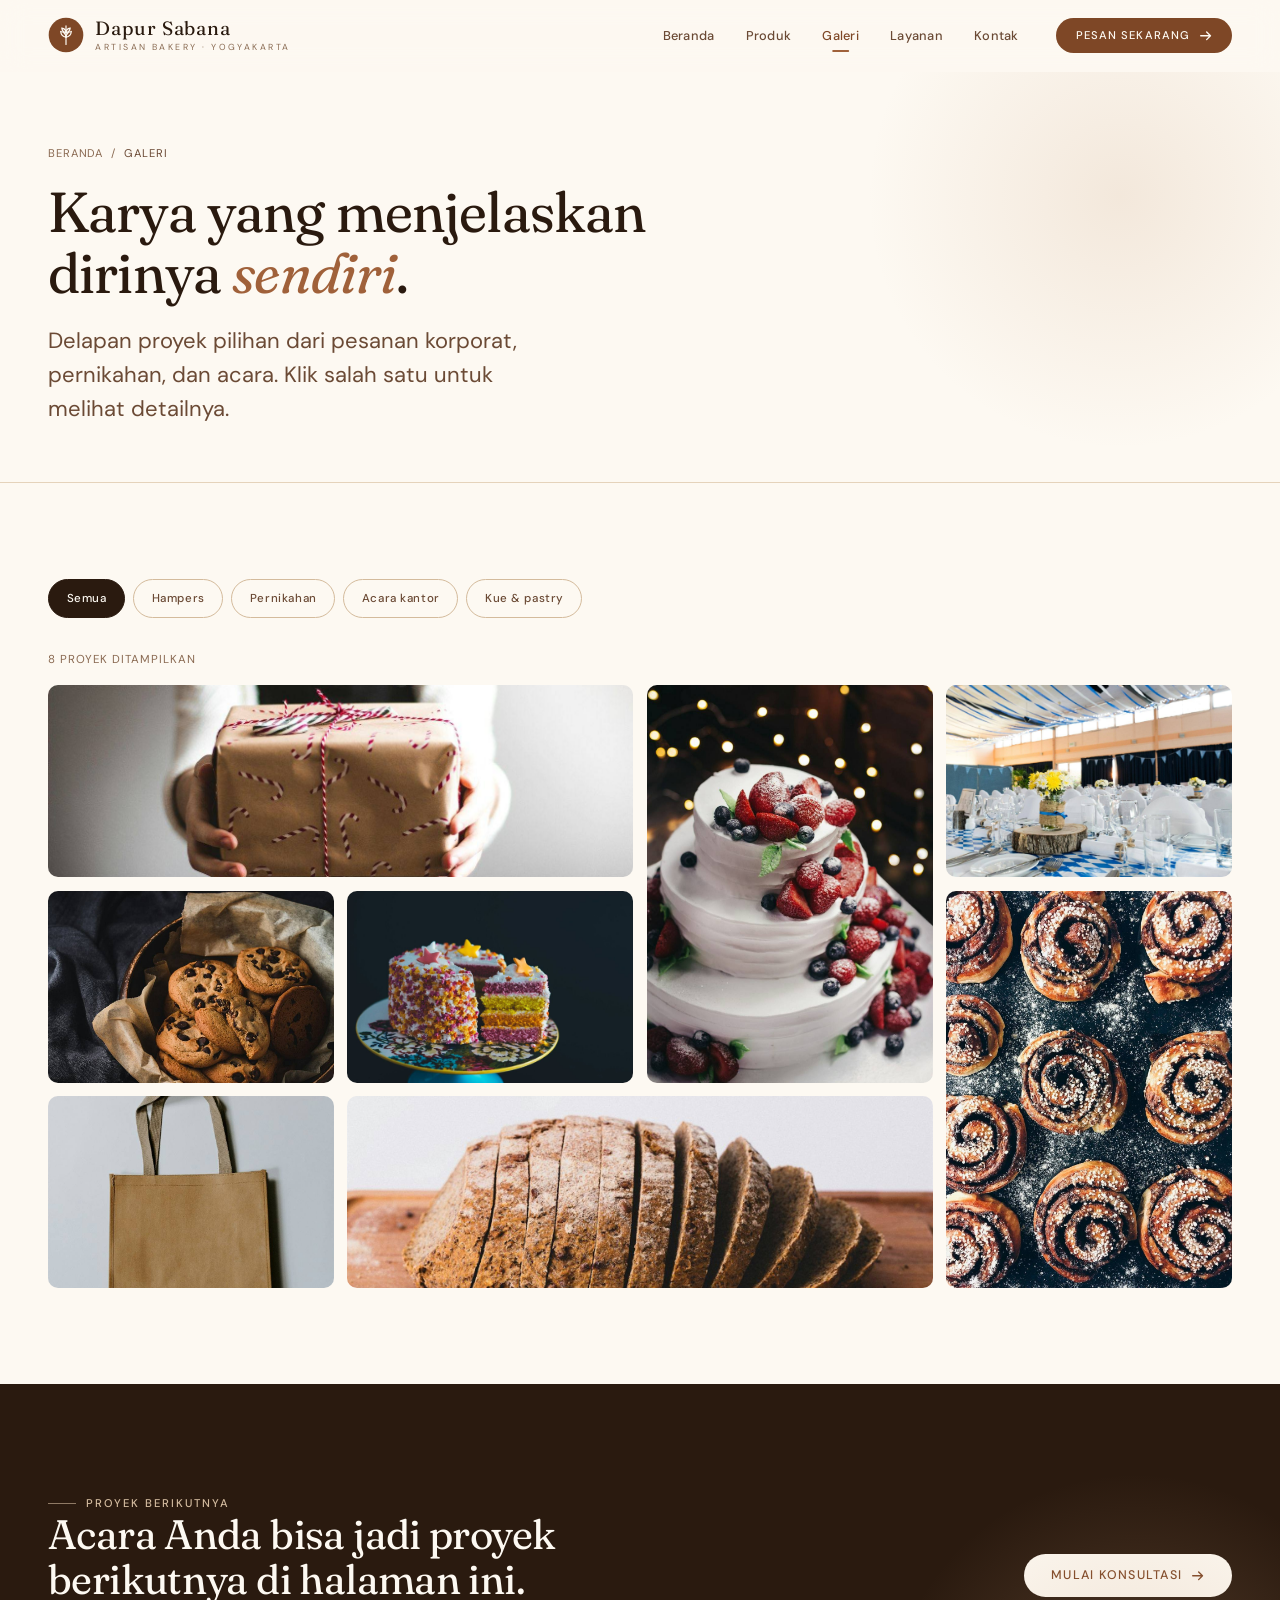
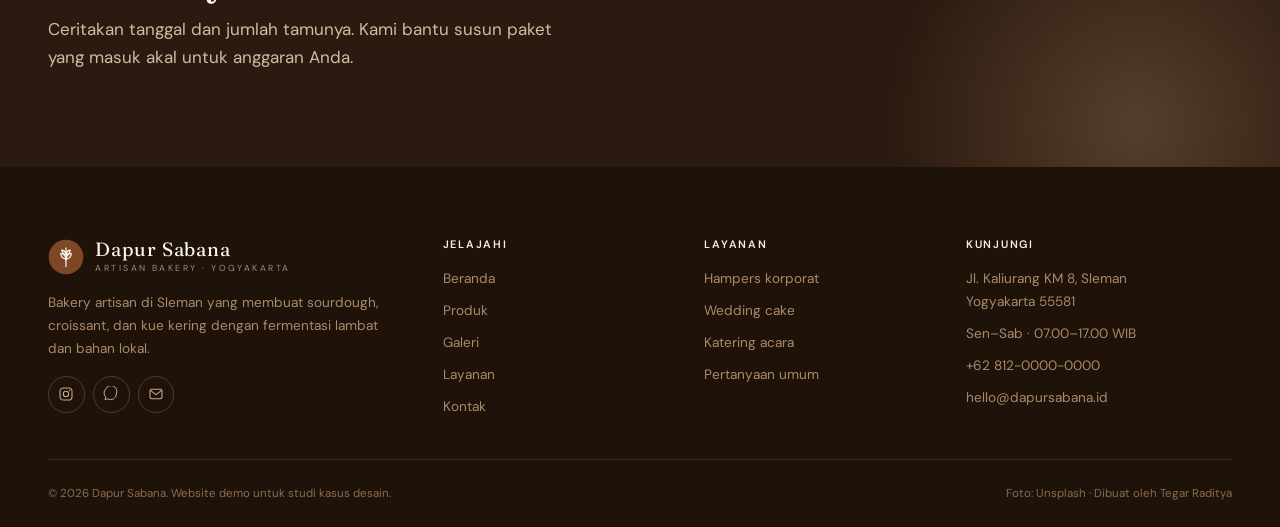
==== galeri.html @ ef135302 "feat: add Dapur Sabana four-page bakery website" ====
<!DOCTYPE html>
<html lang="id">
<head>
<meta charset="utf-8">
<meta name="viewport" content="width=device-width, initial-scale=1">
<title>Galeri Proyek — Dapur Sabana</title>
<meta name="description" content="Kumpulan proyek pesanan khusus Dapur Sabana: hampers korporat, kue pernikahan, katering acara, dan kue kering branded.">
<meta name="theme-color" content="#2a1a0f">
<link rel="icon" href="assets/img/favicon.svg" type="image/svg+xml">
<link rel="preconnect" href="https://fonts.googleapis.com">
<link rel="preconnect" href="https://fonts.gstatic.com" crossorigin>
<link rel="stylesheet" href="https://fonts.googleapis.com/css2?family=DM+Sans:wght@400;500;600&family=Fraunces:ital,opsz,wght@0,9..144,300..600;1,9..144,300..500&display=swap">
<link rel="stylesheet" href="assets/css/style.css">
<script>document.documentElement.classList.add('js')</script>
</head>
<body>

<a class="skip-link" href="#main">Langsung ke konten</a>

<header class="site-header">
  <div class="container">
    <a class="brand" href="index.html" aria-label="Dapur Sabana — beranda">
      <svg class="brand__mark" viewBox="0 0 40 40" aria-hidden="true" focusable="false">
        <circle cx="20" cy="20" r="19.25" fill="#7e4726"/>
        <g fill="none" stroke="#fdf9f2" stroke-width="1.35" stroke-linecap="round">
          <path d="M20 30.5V15.5"/>
          <path d="M20 22.5c-3.4-.6-5.6-3-5.9-6.4 3.3.5 5.6 3 5.9 6.4Z"/>
          <path d="M20 22.5c3.4-.6 5.6-3 5.9-6.4-3.3.5-5.6 3-5.9 6.4Z"/>
          <path d="M20 17.4c-2.7-.5-4.4-2.4-4.6-5 2.6.4 4.4 2.3 4.6 5Z"/>
          <path d="M20 17.4c2.7-.5 4.4-2.4 4.6-5-2.6.4-4.4 2.3-4.6 5Z"/>
          <path d="M20 15.4V9.9"/>
        </g>
      </svg>
      <span class="brand__text">
        <span class="brand__name">Dapur Sabana</span>
        <span class="brand__tag">Artisan bakery · Yogyakarta</span>
      </span>
    </a>

    <nav class="nav" id="nav" aria-label="Navigasi utama">
      <a href="index.html">Beranda</a>
      <a href="index.html#produk">Produk</a>
      <a href="galeri.html" aria-current="page">Galeri</a>
      <a href="layanan.html">Layanan</a>
      <a href="kontak.html">Kontak</a>
    </nav>

    <a class="btn btn--sm header-cta" href="kontak.html">
      Pesan sekarang
      <svg viewBox="0 0 16 16" aria-hidden="true"><path d="M2 8h11M9 3.5 13.5 8 9 12.5" fill="none" stroke="currentColor" stroke-width="1.6" stroke-linecap="round" stroke-linejoin="round"/></svg>
    </a>

    <button class="nav-toggle" type="button" aria-expanded="false" aria-controls="nav" aria-label="Buka menu">
      <span></span>
    </button>
  </div>
</header>

<main id="main">

  <!-- ══════════ PAGE HERO ══════════ -->
  <section class="page-hero">
    <div class="container">
      <nav class="breadcrumb" aria-label="Breadcrumb">
        <a href="index.html">Beranda</a>
        <span aria-hidden="true">/</span>
        <span aria-current="page">Galeri</span>
      </nav>

      <h1>Karya yang menjelaskan<br>dirinya <em>sendiri</em>.</h1>
      <p class="page-hero__lede">
        Delapan proyek pilihan dari pesanan korporat, pernikahan, dan acara.
        Klik salah satu untuk melihat detailnya.
      </p>
    </div>
  </section>

  <!-- ══════════ GALLERY ══════════ -->
  <section class="section">
    <div class="container">

      <div class="filters reveal" data-gallery-filters role="group" aria-label="Filter kategori proyek">
        <button class="filter" type="button" data-filter="all" aria-pressed="true">Semua</button>
        <button class="filter" type="button" data-filter="hampers" aria-pressed="false">Hampers</button>
        <button class="filter" type="button" data-filter="pernikahan" aria-pressed="false">Pernikahan</button>
        <button class="filter" type="button" data-filter="acara" aria-pressed="false">Acara kantor</button>
        <button class="filter" type="button" data-filter="kue" aria-pressed="false">Kue &amp; pastry</button>
      </div>

      <p class="gallery-count" data-gallery-count aria-live="polite">8 proyek ditampilkan</p>

      <div class="gallery-grid">

        <button class="gallery-item gallery-item--wide reveal" type="button"
                data-gallery-item data-category="hampers"
                data-title="Hampers Lebaran korporat"
                data-meta="PT Nusantara Jaya · 400 paket · April 2024">
          <img src="assets/img/gallery-hampers.jpg" width="1200" height="800"
               alt="Kotak hadiah kraft dengan pita merah dipegang dua tangan"
               loading="lazy" decoding="async">
          <span class="gallery-item__overlay">
            <h3>Hampers Lebaran korporat</h3>
            <p>400 paket · April 2024</p>
          </span>
          <span class="gallery-item__zoom" aria-hidden="true">
            <svg viewBox="0 0 16 16"><path d="M6 2H2v4M10 14h4v-4M14 6V2h-4M2 10v4h4" fill="none" stroke="currentColor" stroke-width="1.6" stroke-linecap="round"/></svg>
          </span>
        </button>

        <button class="gallery-item gallery-item--tall reveal" type="button" style="--delay:60ms"
                data-gallery-item data-category="pernikahan"
                data-title="Wedding cake 3 tier"
                data-meta="Ayu &amp; Bagas · Sleman · Desember 2023">
          <img src="assets/img/gallery-wedding.jpg" width="936" height="1400"
               alt="Kue pernikahan putih tiga tingkat dengan hiasan buah beri segar"
               loading="lazy" decoding="async">
          <span class="gallery-item__overlay">
            <h3>Wedding cake 3 tier</h3>
            <p>Ayu &amp; Bagas · 2023</p>
          </span>
          <span class="gallery-item__zoom" aria-hidden="true">
            <svg viewBox="0 0 16 16"><path d="M6 2H2v4M10 14h4v-4M14 6V2h-4M2 10v4h4" fill="none" stroke="currentColor" stroke-width="1.6" stroke-linecap="round"/></svg>
          </span>
        </button>

        <button class="gallery-item reveal" type="button" style="--delay:120ms"
                data-gallery-item data-category="acara"
                data-title="Katering seminar"
                data-meta="Tech Summit · 100 tamu · 2024">
          <img src="assets/img/gallery-catering.jpg" width="1400" height="934"
               alt="Meja katering panjang dengan taplak putih untuk acara seminar"
               loading="lazy" decoding="async">
          <span class="gallery-item__overlay">
            <h3>Katering seminar</h3>
            <p>100 tamu · 2024</p>
          </span>
          <span class="gallery-item__zoom" aria-hidden="true">
            <svg viewBox="0 0 16 16"><path d="M6 2H2v4M10 14h4v-4M14 6V2h-4M2 10v4h4" fill="none" stroke="currentColor" stroke-width="1.6" stroke-linecap="round"/></svg>
          </span>
        </button>

        <button class="gallery-item reveal" type="button" style="--delay:180ms"
                data-gallery-item data-category="kue"
                data-title="Kue kering souvenir pernikahan"
                data-meta="200 toples · kemasan kustom">
          <img src="assets/img/gallery-cookies.jpg" width="1120" height="1400"
               alt="Kue kering cokelat tersusun di dalam keranjang rotan"
               loading="lazy" decoding="async">
          <span class="gallery-item__overlay">
            <h3>Kue kering souvenir</h3>
            <p>200 toples · kustom</p>
          </span>
          <span class="gallery-item__zoom" aria-hidden="true">
            <svg viewBox="0 0 16 16"><path d="M6 2H2v4M10 14h4v-4M14 6V2h-4M2 10v4h4" fill="none" stroke="currentColor" stroke-width="1.6" stroke-linecap="round"/></svg>
          </span>
        </button>

        <button class="gallery-item reveal" type="button" style="--delay:240ms"
                data-gallery-item data-category="kue"
                data-title="Birthday cake custom"
                data-meta="Pesanan personal · 2024">
          <img src="assets/img/gallery-birthday.jpg" width="1400" height="1278"
               alt="Kue ulang tahun warna-warni dengan lapisan pelangi"
               loading="lazy" decoding="async">
          <span class="gallery-item__overlay">
            <h3>Birthday cake custom</h3>
            <p>Pesanan personal · 2024</p>
          </span>
          <span class="gallery-item__zoom" aria-hidden="true">
            <svg viewBox="0 0 16 16"><path d="M6 2H2v4M10 14h4v-4M14 6V2h-4M2 10v4h4" fill="none" stroke="currentColor" stroke-width="1.6" stroke-linecap="round"/></svg>
          </span>
        </button>

        <button class="gallery-item gallery-item--tall reveal" type="button" style="--delay:300ms"
                data-gallery-item data-category="acara"
                data-title="Pastry box rapat divisi"
                data-meta="30 box · klien korporat · 2024">
          <img src="assets/img/gallery-pastry.jpg" width="1050" height="1400"
               alt="Cinnamon roll berlapis gula di atas loyang"
               loading="lazy" decoding="async">
          <span class="gallery-item__overlay">
            <h3>Pastry box rapat</h3>
            <p>30 box · 2024</p>
          </span>
          <span class="gallery-item__zoom" aria-hidden="true">
            <svg viewBox="0 0 16 16"><path d="M6 2H2v4M10 14h4v-4M14 6V2h-4M2 10v4h4" fill="none" stroke="currentColor" stroke-width="1.6" stroke-linecap="round"/></svg>
          </span>
        </button>

        <button class="gallery-item reveal" type="button" style="--delay:360ms"
                data-gallery-item data-category="hampers"
                data-title="Kemasan kustom berlogo"
                data-meta="Tote kraft &amp; pita · 2024">
          <img src="assets/img/gallery-packaging.jpg" width="933" height="1400"
               alt="Tas belanja kraft polos dengan pegangan kain"
               loading="lazy" decoding="async">
          <span class="gallery-item__overlay">
            <h3>Kemasan kustom</h3>
            <p>Tote kraft · 2024</p>
          </span>
          <span class="gallery-item__zoom" aria-hidden="true">
            <svg viewBox="0 0 16 16"><path d="M6 2H2v4M10 14h4v-4M14 6V2h-4M2 10v4h4" fill="none" stroke="currentColor" stroke-width="1.6" stroke-linecap="round"/></svg>
          </span>
        </button>

        <button class="gallery-item gallery-item--wide reveal" type="button" style="--delay:420ms"
                data-gallery-item data-category="acara"
                data-title="Roti meja rapat"
                data-meta="40 porsi · rapat divisi · 2024">
          <img src="assets/img/gallery-bread.jpg" width="1400" height="934"
               alt="Roti sourdough yang diiris rapi di atas talenan kayu"
               loading="lazy" decoding="async">
          <span class="gallery-item__overlay">
            <h3>Roti meja rapat</h3>
            <p>40 porsi · 2024</p>
          </span>
          <span class="gallery-item__zoom" aria-hidden="true">
            <svg viewBox="0 0 16 16"><path d="M6 2H2v4M10 14h4v-4M14 6V2h-4M2 10v4h4" fill="none" stroke="currentColor" stroke-width="1.6" stroke-linecap="round"/></svg>
          </span>
        </button>

      </div>
    </div>
  </section>

  <!-- ══════════ CTA ══════════ -->
  <section class="section cta-band">
    <div class="container cta-band__inner">
      <div class="reveal">
        <p class="eyebrow">Proyek berikutnya</p>
        <h2>Acara Anda bisa jadi proyek berikutnya di halaman ini.</h2>
        <p>Ceritakan tanggal dan jumlah tamunya. Kami bantu susun paket yang masuk akal untuk anggaran Anda.</p>
      </div>
      <a class="btn btn--light reveal" href="kontak.html">
        Mulai konsultasi
        <svg viewBox="0 0 16 16" aria-hidden="true"><path d="M2 8h11M9 3.5 13.5 8 9 12.5" fill="none" stroke="currentColor" stroke-width="1.6" stroke-linecap="round" stroke-linejoin="round"/></svg>
      </a>
    </div>
  </section>

</main>

<footer class="site-footer">
  <div class="container">
    <div class="footer__grid">
      <div class="footer__brand">
        <a class="brand" href="index.html" aria-label="Dapur Sabana — beranda">
          <svg class="brand__mark" viewBox="0 0 40 40" aria-hidden="true" focusable="false">
            <circle cx="20" cy="20" r="19.25" fill="#7e4726"/>
            <g fill="none" stroke="#fdf9f2" stroke-width="1.35" stroke-linecap="round">
              <path d="M20 30.5V15.5"/>
              <path d="M20 22.5c-3.4-.6-5.6-3-5.9-6.4 3.3.5 5.6 3 5.9 6.4Z"/>
              <path d="M20 22.5c3.4-.6 5.6-3 5.9-6.4-3.3.5-5.6 3-5.9 6.4Z"/>
              <path d="M20 17.4c-2.7-.5-4.4-2.4-4.6-5 2.6.4 4.4 2.3 4.6 5Z"/>
              <path d="M20 17.4c2.7-.5 4.4-2.4 4.6-5-2.6.4-4.4 2.3-4.6 5Z"/>
              <path d="M20 15.4V9.9"/>
            </g>
          </svg>
          <span class="brand__text">
            <span class="brand__name">Dapur Sabana</span>
            <span class="brand__tag">Artisan bakery · Yogyakarta</span>
          </span>
        </a>
        <p class="footer__about">
          Bakery artisan di Sleman yang membuat sourdough, croissant, dan kue kering
          dengan fermentasi lambat dan bahan lokal.
        </p>
        <div class="footer__social">
          <a href="https://instagram.com/" aria-label="Instagram Dapur Sabana" target="_blank" rel="noopener">
            <svg viewBox="0 0 24 24" aria-hidden="true"><rect x="3" y="3" width="18" height="18" rx="5" fill="none" stroke="currentColor" stroke-width="1.6"/><circle cx="12" cy="12" r="4" fill="none" stroke="currentColor" stroke-width="1.6"/><circle cx="17.2" cy="6.8" r="1.1" fill="currentColor"/></svg>
          </a>
          <a href="https://wa.me/6281200000000" aria-label="WhatsApp Dapur Sabana" target="_blank" rel="noopener">
            <svg viewBox="0 0 24 24" aria-hidden="true"><path d="M4 4.5A8.5 8.5 0 0 1 20 12a8.5 8.5 0 0 1-12.8 7.3L3 20.5l1.3-3.9A8.5 8.5 0 0 1 4 4.5Z" fill="none" stroke="currentColor" stroke-width="1.5" stroke-linejoin="round"/></svg>
          </a>
          <a href="mailto:hello@dapursabana.id" aria-label="Email Dapur Sabana">
            <svg viewBox="0 0 24 24" aria-hidden="true"><rect x="3" y="5" width="18" height="14" rx="2.5" fill="none" stroke="currentColor" stroke-width="1.6"/><path d="m4 7 8 6 8-6" fill="none" stroke="currentColor" stroke-width="1.6" stroke-linecap="round" stroke-linejoin="round"/></svg>
          </a>
        </div>
      </div>

      <div class="footer__col">
        <h3>Jelajahi</h3>
        <ul>
          <li><a href="index.html">Beranda</a></li>
          <li><a href="index.html#produk">Produk</a></li>
          <li><a href="galeri.html">Galeri</a></li>
          <li><a href="layanan.html">Layanan</a></li>
          <li><a href="kontak.html">Kontak</a></li>
        </ul>
      </div>

      <div class="footer__col">
        <h3>Layanan</h3>
        <ul>
          <li><a href="layanan.html#hampers">Hampers korporat</a></li>
          <li><a href="layanan.html#wedding">Wedding cake</a></li>
          <li><a href="layanan.html#katering">Katering acara</a></li>
          <li><a href="layanan.html#faq">Pertanyaan umum</a></li>
        </ul>
      </div>

      <div class="footer__col">
        <h3>Kunjungi</h3>
        <ul>
          <li>Jl. Kaliurang KM 8, Sleman<br>Yogyakarta 55581</li>
          <li>Sen–Sab · 07.00–17.00 WIB</li>
          <li><a href="tel:+6281200000000">+62 812-0000-0000</a></li>
          <li><a href="mailto:hello@dapursabana.id">hello@dapursabana.id</a></li>
        </ul>
      </div>
    </div>

    <div class="footer__bottom">
      <p>© <span data-year>2026</span> Dapur Sabana. Website demo untuk studi kasus desain.</p>
      <p>Foto: Unsplash · Dibuat oleh Tegar Raditya</p>
    </div>
  </div>
</footer>

<!-- Lightbox -->
<dialog class="lightbox" data-lightbox aria-label="Pratinjau proyek">
  <div class="lightbox__inner">
    <button class="lightbox__close" type="button" data-lightbox-close aria-label="Tutup pratinjau">
      <svg viewBox="0 0 16 16" aria-hidden="true"><path d="M3 3l10 10M13 3 3 13" fill="none" stroke="currentColor" stroke-width="1.8" stroke-linecap="round"/></svg>
    </button>
    <img class="lightbox__img" data-lightbox-img alt="" decoding="async">
    <div class="lightbox__cap">
      <h3 data-lightbox-title></h3>
      <p data-lightbox-meta></p>
    </div>
  </div>
</dialog>

<script src="assets/js/main.js" defer></script>
</body>
</html>
---- assets/css/style.css ----
/* ============================================================
   Dapur Sabana — Design System
   Artisan bakery, Yogyakarta. Warm, crafted, calm.
   ============================================================ */

/* ---------- Tokens ---------- */
:root {
  /* Colour */
  --cream-50: #fdf9f2;
  --cream-100: #f8efe1;
  --cream-200: #efe0c9;
  --sand-300: #dcc7a9;
  --clay-400: #c69a74;
  --clay-500: #b8834f;
  --clay-600: #a0613a;
  --clay-700: #7e4726;
  --cocoa-800: #4a2c1a;
  --cocoa-900: #2a1a0f;
  --white: #fffdfa;

  --ink: var(--cocoa-900);
  --ink-soft: #6b4a35;
  --ink-muted: #8a6a52;
  --line: #e5d3bb;
  --line-strong: #d4bb9c;

  --bg: var(--cream-50);
  --surface: var(--white);
  --accent: var(--clay-700);
  --accent-soft: var(--clay-400);

  /* Type */
  --font-display: "Fraunces", Georgia, "Times New Roman", serif;
  --font-body: "DM Sans", -apple-system, "Segoe UI", Roboto, Arial, sans-serif;

  --step--1: clamp(0.8rem, 0.77rem + 0.15vw, 0.875rem);
  --step-0: clamp(0.95rem, 0.91rem + 0.2vw, 1.0625rem);
  --step-1: clamp(1.15rem, 1.06rem + 0.4vw, 1.375rem);
  --step-2: clamp(1.4rem, 1.24rem + 0.75vw, 1.875rem);
  --step-3: clamp(1.75rem, 1.45rem + 1.4vw, 2.6rem);
  --step-4: clamp(2.1rem, 1.6rem + 2.4vw, 3.6rem);
  --step-5: clamp(2.6rem, 1.7rem + 4.2vw, 5rem);

  /* Space */
  --s-1: 0.25rem;
  --s-2: 0.5rem;
  --s-3: 0.75rem;
  --s-4: 1rem;
  --s-5: 1.5rem;
  --s-6: 2rem;
  --s-7: 3rem;
  --s-8: 4rem;
  --s-9: 6rem;
  --s-10: 8rem;

  --container: 74rem;
  --radius-sm: 4px;
  --radius: 10px;
  --radius-lg: 18px;
  --radius-pill: 999px;

  --shadow-sm: 0 1px 2px rgba(42, 26, 15, 0.06), 0 2px 8px rgba(42, 26, 15, 0.04);
  --shadow-md: 0 8px 24px rgba(42, 26, 15, 0.1);
  --shadow-lg: 0 24px 60px rgba(42, 26, 15, 0.16);

  --ease: cubic-bezier(0.22, 0.61, 0.36, 1);
  --header-h: 4.5rem;
}

/* ---------- Reset ---------- */
*,
*::before,
*::after {
  box-sizing: border-box;
}

* {
  margin: 0;
}

html {
  scroll-behavior: smooth;
  scroll-padding-top: calc(var(--header-h) + 1rem);
  -webkit-text-size-adjust: 100%;
}

body {
  font-family: var(--font-body);
  font-size: var(--step-0);
  line-height: 1.65;
  color: var(--ink-soft);
  background: var(--bg);
  -webkit-font-smoothing: antialiased;
  text-rendering: optimizeLegibility;
  overflow-x: hidden;
}

img,
picture,
svg {
  display: block;
  max-width: 100%;
}

img {
  height: auto;
}

input,
button,
textarea,
select {
  font: inherit;
  color: inherit;
}

button {
  cursor: pointer;
  background: none;
  border: 0;
}

a {
  color: inherit;
  text-decoration: none;
}

ul,
ol {
  list-style: none;
  padding: 0;
}

h1,
h2,
h3,
h4 {
  font-family: var(--font-display);
  font-weight: 400;
  line-height: 1.08;
  letter-spacing: -0.015em;
  color: var(--ink);
  font-variation-settings: "SOFT" 40, "WONK" 1;
  text-wrap: balance;
}

p {
  text-wrap: pretty;
}

:focus-visible {
  outline: 2px solid var(--clay-700);
  outline-offset: 3px;
  border-radius: 2px;
}

::selection {
  background: var(--clay-400);
  color: var(--cocoa-900);
}

/* ---------- Layout ---------- */
.container {
  width: min(100% - 2.5rem, var(--container));
  margin-inline: auto;
}

.section {
  padding-block: clamp(3.5rem, 8vw, var(--s-9));
}

.section--tight {
  padding-block: clamp(2.5rem, 6vw, var(--s-8));
}

.section--cream {
  background: var(--cream-100);
}

.section--dark {
  background: var(--cocoa-900);
  color: var(--cream-200);
}

.section--dark h2,
.section--dark h3,
.section--dark h4 {
  color: var(--cream-50);
}

.section--dark p {
  color: #d9c3a8;
}

/* Eyebrow */
.eyebrow {
  display: inline-flex;
  align-items: center;
  gap: 0.6rem;
  font-family: var(--font-body);
  font-size: 0.7rem;
  font-weight: 500;
  letter-spacing: 0.18em;
  text-transform: uppercase;
  color: var(--clay-700);
}

.eyebrow::before {
  content: "";
  width: 1.75rem;
  height: 1px;
  background: currentColor;
  opacity: 0.6;
}

.section--dark .eyebrow {
  color: var(--clay-400);
}

/* Section head */
.section-head {
  display: grid;
  gap: 1rem;
  max-width: 46rem;
  margin-bottom: clamp(2rem, 5vw, 3.5rem);
}

.section-head--center {
  max-width: 40rem;
  margin-inline: auto;
  text-align: center;
  justify-items: center;
}

.section-head h2 {
  font-size: var(--step-3);
}

.section-head p {
  font-size: var(--step-0);
  color: var(--ink-muted);
  max-width: 38rem;
}

.section--dark .section-head p {
  color: #cdb497;
}

.section-head--row {
  display: flex;
  align-items: flex-end;
  justify-content: space-between;
  gap: 2rem;
  max-width: none;
  flex-wrap: wrap;
}

.section-head--row > div {
  display: grid;
  gap: 0.85rem;
  max-width: 40rem;
}

/* Screen reader only */
.sr-only {
  position: absolute;
  width: 1px;
  height: 1px;
  padding: 0;
  margin: -1px;
  overflow: hidden;
  clip: rect(0 0 0 0);
  white-space: nowrap;
  border: 0;
}

.skip-link {
  position: absolute;
  top: -100%;
  left: 1rem;
  z-index: 200;
  background: var(--cocoa-900);
  color: var(--cream-50);
  padding: 0.75rem 1.25rem;
  border-radius: var(--radius-sm);
  font-size: var(--step--1);
}

.skip-link:focus {
  top: 1rem;
}

/* ---------- Buttons ---------- */
.btn {
  --btn-bg: var(--accent);
  --btn-fg: var(--cream-50);
  --btn-border: transparent;

  display: inline-flex;
  align-items: center;
  justify-content: center;
  gap: 0.55rem;
  padding: 0.85rem 1.65rem;
  border: 1px solid var(--btn-border);
  border-radius: var(--radius-pill);
  background: var(--btn-bg);
  color: var(--btn-fg);
  font-family: var(--font-body);
  font-size: 0.78rem;
  font-weight: 500;
  letter-spacing: 0.1em;
  text-transform: uppercase;
  line-height: 1;
  transition: background 0.25s var(--ease), color 0.25s var(--ease),
    border-color 0.25s var(--ease), transform 0.25s var(--ease);
}

.btn:hover {
  --btn-bg: var(--cocoa-900);
  transform: translateY(-1px);
}

.btn:active {
  transform: translateY(0);
}

.btn svg {
  width: 0.85rem;
  height: 0.85rem;
  flex: none;
  transition: transform 0.25s var(--ease);
}

.btn:hover svg {
  transform: translateX(3px);
}

.btn--ghost {
  --btn-bg: transparent;
  --btn-fg: var(--ink);
  --btn-border: var(--line-strong);
}

.btn--ghost:hover {
  --btn-bg: var(--ink);
  --btn-fg: var(--cream-50);
  --btn-border: var(--ink);
}

.btn--light {
  --btn-bg: var(--cream-50);
  --btn-fg: var(--clay-700);
}

.btn--light:hover {
  --btn-bg: var(--cocoa-900);
  --btn-fg: var(--cream-50);
}

.btn--sm {
  padding: 0.6rem 1.15rem;
  font-size: 0.7rem;
}

.link-arrow {
  display: inline-flex;
  align-items: center;
  gap: 0.5rem;
  font-size: 0.78rem;
  font-weight: 500;
  letter-spacing: 0.1em;
  text-transform: uppercase;
  color: var(--clay-700);
  border-bottom: 1px solid currentColor;
  padding-bottom: 0.25rem;
  transition: gap 0.25s var(--ease), color 0.25s var(--ease);
}

.link-arrow:hover {
  gap: 0.85rem;
  color: var(--cocoa-900);
}

/* ---------- Header ---------- */
.site-header {
  position: sticky;
  top: 0;
  z-index: 100;
  height: var(--header-h);
  display: flex;
  align-items: center;
  background: rgba(253, 249, 242, 0.86);
  backdrop-filter: blur(14px);
  -webkit-backdrop-filter: blur(14px);
  border-bottom: 1px solid transparent;
  transition: border-color 0.3s var(--ease), background 0.3s var(--ease);
}

.site-header.is-scrolled {
  border-bottom-color: var(--line);
  background: rgba(253, 249, 242, 0.96);
}

.site-header .container {
  display: flex;
  align-items: center;
  justify-content: space-between;
  gap: 1.5rem;
}

.brand {
  display: inline-flex;
  align-items: center;
  gap: 0.7rem;
  flex: none;
}

.brand__mark {
  width: 2.25rem;
  height: 2.25rem;
  flex: none;
}

.brand__text {
  display: grid;
  line-height: 1;
}

.brand__name {
  font-family: var(--font-display);
  font-size: 1.2rem;
  letter-spacing: 0.04em;
  color: var(--ink);
}

.brand__tag {
  font-size: 0.55rem;
  letter-spacing: 0.28em;
  text-transform: uppercase;
  color: var(--ink-muted);
  margin-top: 0.3rem;
}

.nav {
  display: flex;
  align-items: center;
  gap: 0.25rem;
  margin-left: auto;
}

.nav a {
  position: relative;
  padding: 0.55rem 0.85rem;
  font-size: 0.8rem;
  font-weight: 500;
  letter-spacing: 0.02em;
  color: var(--ink-soft);
  border-radius: var(--radius-pill);
  transition: color 0.2s var(--ease), background 0.2s var(--ease);
}

.nav a:hover {
  color: var(--ink);
  background: rgba(198, 154, 116, 0.14);
}

.nav a[aria-current="page"] {
  color: var(--clay-700);
}

.nav a[aria-current="page"]::after {
  content: "";
  position: absolute;
  left: 50%;
  bottom: 0.15rem;
  width: 1.1rem;
  height: 2px;
  border-radius: 2px;
  background: var(--clay-600);
  transform: translateX(-50%);
}

.header-cta {
  flex: none;
}

.nav-toggle {
  display: none;
  width: 2.75rem;
  height: 2.75rem;
  align-items: center;
  justify-content: center;
  border: 1px solid var(--line-strong);
  border-radius: var(--radius-pill);
  color: var(--ink);
}

.nav-toggle span {
  display: block;
  width: 1.1rem;
  height: 1.5px;
  background: currentColor;
  position: relative;
  transition: background 0.2s;
}

.nav-toggle span::before,
.nav-toggle span::after {
  content: "";
  position: absolute;
  left: 0;
  width: 100%;
  height: 100%;
  background: currentColor;
  transition: transform 0.25s var(--ease), top 0.25s var(--ease);
}

.nav-toggle span::before {
  top: -6px;
}

.nav-toggle span::after {
  top: 6px;
}

body.nav-open .nav-toggle span {
  background: transparent;
}

body.nav-open .nav-toggle span::before {
  top: 0;
  transform: rotate(45deg);
}

body.nav-open .nav-toggle span::after {
  top: 0;
  transform: rotate(-45deg);
}

/* ---------- Hero ---------- */
.hero {
  position: relative;
  padding-block: clamp(2.5rem, 6vw, 5rem) clamp(3rem, 7vw, 6rem);
  overflow: hidden;
}

.hero::before {
  content: "";
  position: absolute;
  inset: -20% -10% auto auto;
  width: min(60rem, 90vw);
  aspect-ratio: 1;
  background: radial-gradient(circle, rgba(198, 154, 116, 0.22), transparent 62%);
  pointer-events: none;
}

.hero__grid {
  position: relative;
  display: grid;
  grid-template-columns: 1.05fr 0.95fr;
  gap: clamp(2rem, 5vw, 4.5rem);
  align-items: center;
}

.hero__content {
  display: grid;
  gap: 1.5rem;
  justify-items: start;
}

.hero h1 {
  font-size: var(--step-5);
  line-height: 0.98;
  letter-spacing: -0.03em;
}

.hero h1 em {
  font-style: italic;
  color: var(--clay-600);
}

.hero__lede {
  max-width: 30rem;
  font-size: var(--step-1);
  line-height: 1.55;
  color: var(--ink-soft);
}

.hero__actions {
  display: flex;
  flex-wrap: wrap;
  align-items: center;
  gap: 1rem 1.5rem;
  margin-top: 0.5rem;
}

.hero__proof {
  display: flex;
  flex-wrap: wrap;
  gap: 1.5rem 2.5rem;
  margin-top: 1.5rem;
  padding-top: 1.5rem;
  border-top: 1px solid var(--line);
  width: 100%;
}

.hero__proof-item {
  display: grid;
  gap: 0.1rem;
}

.hero__proof strong {
  font-family: var(--font-display);
  font-size: 1.5rem;
  font-weight: 400;
  color: var(--ink);
  line-height: 1;
}

.hero__proof span {
  font-size: 0.72rem;
  letter-spacing: 0.08em;
  text-transform: uppercase;
  color: var(--ink-muted);
}

/* Hero collage */
.hero__media {
  position: relative;
  display: grid;
  grid-template-columns: 1.15fr 0.85fr;
  grid-template-rows: repeat(2, minmax(0, 1fr));
  gap: 0.75rem;
  aspect-ratio: 1 / 1.03;
}

.hero__media img {
  width: 100%;
  height: 100%;
  object-fit: cover;
  border-radius: var(--radius);
}

.hero__media figure {
  overflow: hidden;
  border-radius: var(--radius);
  background: var(--cream-200);
}

.hero__media figure:first-child {
  grid-row: span 2;
}

.hero__media figure img {
  transition: transform 0.7s var(--ease);
}

.hero__media figure:hover img {
  transform: scale(1.04);
}

.hero__badge {
  position: absolute;
  left: -1.25rem;
  bottom: 2rem;
  display: flex;
  align-items: center;
  gap: 0.7rem;
  padding: 0.75rem 1rem;
  background: var(--white);
  border: 1px solid var(--line);
  border-radius: var(--radius);
  box-shadow: var(--shadow-md);
  max-width: 13rem;
}

.hero__badge svg {
  width: 1.4rem;
  height: 1.4rem;
  color: var(--clay-600);
  flex: none;
}

.hero__badge strong {
  display: block;
  font-family: var(--font-display);
  font-size: 0.95rem;
  font-weight: 500;
  color: var(--ink);
  line-height: 1.2;
}

.hero__badge span {
  font-size: 0.68rem;
  color: var(--ink-muted);
  line-height: 1.35;
}

/* ---------- Marquee ---------- */
.marquee {
  background: var(--cocoa-900);
  color: var(--cream-100);
  overflow: hidden;
  padding-block: 0.9rem;
  border-block: 1px solid rgba(239, 224, 201, 0.12);
}

.marquee__track {
  display: flex;
  width: max-content;
  animation: marquee 34s linear infinite;
}

.marquee__group {
  display: flex;
  align-items: center;
  gap: 2.5rem;
  padding-right: 2.5rem;
}

.marquee span {
  font-size: 0.7rem;
  letter-spacing: 0.22em;
  text-transform: uppercase;
  white-space: nowrap;
  color: #dbc4a8;
}

.marquee i {
  width: 0.35rem;
  height: 0.35rem;
  border-radius: 50%;
  background: var(--clay-400);
  flex: none;
}

@keyframes marquee {
  to {
    transform: translateX(-50%);
  }
}

/* ---------- About ---------- */
.about__grid {
  display: grid;
  grid-template-columns: 0.95fr 1.05fr;
  gap: clamp(2rem, 6vw, 5rem);
  align-items: center;
}

.about__media {
  position: relative;
  border-radius: var(--radius-lg);
  overflow: hidden;
  aspect-ratio: 4 / 5;
  background: var(--cream-200);
}

.about__media img {
  width: 100%;
  height: 100%;
  object-fit: cover;
}

.about__caption {
  position: absolute;
  right: 1rem;
  bottom: 1rem;
  left: 1rem;
  padding: 0.75rem 1rem;
  background: rgba(253, 249, 242, 0.92);
  backdrop-filter: blur(6px);
  border-radius: var(--radius-sm);
  font-size: 0.7rem;
  letter-spacing: 0.04em;
  color: var(--ink-soft);
}

.about__body {
  display: grid;
  gap: 1.25rem;
  justify-items: start;
}

.about__body h2 {
  font-size: var(--step-3);
  max-width: 22ch;
}

.about__body p {
  max-width: 34rem;
}

.about__stats {
  display: grid;
  grid-template-columns: repeat(3, 1fr);
  gap: 1rem;
  width: 100%;
  margin-top: 0.75rem;
  padding-top: 1.5rem;
  border-top: 1px solid var(--line);
}

.about__stat strong {
  display: block;
  font-family: var(--font-display);
  font-size: clamp(1.6rem, 3vw, 2.2rem);
  font-weight: 400;
  color: var(--clay-700);
  line-height: 1;
}

.about__stat span {
  display: block;
  margin-top: 0.35rem;
  font-size: 0.72rem;
  letter-spacing: 0.06em;
  text-transform: uppercase;
  color: var(--ink-muted);
}

/* ---------- Product cards ---------- */
.card-grid {
  display: grid;
  grid-template-columns: repeat(3, 1fr);
  gap: clamp(1rem, 2.4vw, 1.75rem);
}

.product {
  display: flex;
  flex-direction: column;
  background: var(--surface);
  border: 1px solid var(--line);
  border-radius: var(--radius-lg);
  overflow: hidden;
  transition: transform 0.35s var(--ease), box-shadow 0.35s var(--ease),
    border-color 0.35s var(--ease);
}

.product:hover {
  transform: translateY(-4px);
  box-shadow: var(--shadow-md);
  border-color: var(--line-strong);
}

.product__media {
  position: relative;
  aspect-ratio: 4 / 3;
  overflow: hidden;
  background: var(--cream-200);
}

.product__media img {
  width: 100%;
  height: 100%;
  object-fit: cover;
  transition: transform 0.7s var(--ease);
}

.product:hover .product__media img {
  transform: scale(1.05);
}

.product__body {
  display: grid;
  gap: 0.6rem;
  padding: 1.35rem 1.4rem 1.5rem;
}

.product__tag {
  font-size: 0.65rem;
  letter-spacing: 0.18em;
  text-transform: uppercase;
  color: var(--clay-600);
}

.product__body h3 {
  font-size: var(--step-1);
}

.product__body p {
  font-size: 0.9rem;
  color: var(--ink-muted);
}

.product__meta {
  display: flex;
  align-items: center;
  justify-content: space-between;
  gap: 1rem;
  margin-top: 0.5rem;
  padding-top: 0.9rem;
  border-top: 1px solid var(--line);
  font-size: 0.75rem;
  color: var(--ink-muted);
}

.product__meta b {
  font-weight: 600;
  color: var(--ink);
}

/* ---------- Gallery ---------- */
.gallery-grid {
  display: grid;
  grid-template-columns: repeat(4, 1fr);
  grid-auto-rows: 12rem;
  gap: 0.85rem;
}

.gallery-item {
  position: relative;
  overflow: hidden;
  border-radius: var(--radius);
  background: var(--cream-200);
  padding: 0;
  text-align: left;
  color: var(--cream-50);
  grid-column: span 1;
  grid-row: span 1;
}

.gallery-item--wide {
  grid-column: span 2;
}

.gallery-item--tall {
  grid-row: span 2;
}

/* Homepage preview: 3 columns pack the 4 teaser tiles without a gap. */
.gallery-grid--three {
  grid-template-columns: repeat(3, 1fr);
}

.gallery-item img {
  width: 100%;
  height: 100%;
  object-fit: cover;
  transition: transform 0.8s var(--ease);
}

.gallery-item:hover img,
.gallery-item:focus-visible img {
  transform: scale(1.05);
}

.gallery-item__overlay {
  position: absolute;
  inset: 0;
  display: flex;
  flex-direction: column;
  justify-content: flex-end;
  gap: 0.35rem;
  padding: 1.25rem;
  background: linear-gradient(
    to top,
    rgba(26, 15, 8, 0.82) 0%,
    rgba(26, 15, 8, 0.35) 45%,
    rgba(26, 15, 8, 0) 75%
  );
  opacity: 0;
  transition: opacity 0.35s var(--ease);
}

.gallery-item:hover .gallery-item__overlay,
.gallery-item:focus-visible .gallery-item__overlay {
  opacity: 1;
}

.gallery-item__overlay h3 {
  font-size: 1.05rem;
  color: var(--cream-50);
}

.gallery-item__overlay p {
  font-size: 0.72rem;
  letter-spacing: 0.06em;
  color: #d8bfa3;
}

.gallery-item__zoom {
  position: absolute;
  top: 0.85rem;
  right: 0.85rem;
  width: 2.1rem;
  height: 2.1rem;
  display: grid;
  place-items: center;
  border-radius: 50%;
  background: rgba(253, 249, 242, 0.94);
  color: var(--cocoa-900);
  opacity: 0;
  transform: translateY(-4px);
  transition: opacity 0.3s var(--ease), transform 0.3s var(--ease);
}

.gallery-item:hover .gallery-item__zoom,
.gallery-item:focus-visible .gallery-item__zoom {
  opacity: 1;
  transform: translateY(0);
}

.gallery-item__zoom svg {
  width: 0.9rem;
  height: 0.9rem;
}

/* Filters */
.filters {
  display: flex;
  flex-wrap: wrap;
  gap: 0.5rem;
  margin-bottom: 2rem;
}

.filter {
  padding: 0.55rem 1.1rem;
  border: 1px solid var(--line-strong);
  border-radius: var(--radius-pill);
  font-size: 0.72rem;
  font-weight: 500;
  letter-spacing: 0.05em;
  color: var(--ink-soft);
  transition: all 0.25s var(--ease);
}

.filter:hover {
  border-color: var(--clay-600);
  color: var(--clay-700);
}

.filter[aria-pressed="true"] {
  background: var(--cocoa-900);
  border-color: var(--cocoa-900);
  color: var(--cream-50);
}

.gallery-count {
  font-size: 0.72rem;
  letter-spacing: 0.08em;
  text-transform: uppercase;
  color: var(--ink-muted);
  margin-bottom: 1rem;
}

.gallery-item[hidden] {
  display: none;
}

/* Lightbox */
.lightbox {
  border: 0;
  padding: 0;
  background: transparent;
  max-width: min(92vw, 62rem);
  width: 100%;
  color: var(--cream-50);
}

.lightbox::backdrop {
  background: rgba(20, 11, 5, 0.88);
  backdrop-filter: blur(4px);
}

.lightbox__inner {
  position: relative;
  background: var(--cocoa-900);
  border-radius: var(--radius-lg);
  overflow: hidden;
}

.lightbox__img {
  width: 100%;
  max-height: 74vh;
  object-fit: contain;
  background: #1a0f07;
}

.lightbox__cap {
  display: flex;
  align-items: baseline;
  justify-content: space-between;
  gap: 1rem;
  padding: 1rem 1.25rem;
  flex-wrap: wrap;
}

.lightbox__cap h3 {
  font-size: 1.15rem;
  color: var(--cream-50);
}

.lightbox__cap p {
  font-size: 0.75rem;
  letter-spacing: 0.06em;
  color: #c9ac8c;
}

.lightbox__close {
  position: absolute;
  top: 0.75rem;
  right: 0.75rem;
  width: 2.4rem;
  height: 2.4rem;
  display: grid;
  place-items: center;
  border-radius: 50%;
  background: rgba(253, 249, 242, 0.92);
  color: var(--cocoa-900);
  z-index: 2;
}

.lightbox__close svg {
  width: 1rem;
  height: 1rem;
}

/* ---------- Testimonials ---------- */
.quote-grid {
  display: grid;
  grid-template-columns: repeat(3, 1fr);
  gap: clamp(1rem, 2.4vw, 1.75rem);
}

.quote {
  display: flex;
  flex-direction: column;
  gap: 1.1rem;
  padding: clamp(1.4rem, 3vw, 2rem);
  background: var(--surface);
  border: 1px solid var(--line);
  border-radius: var(--radius-lg);
}

.quote__stars {
  display: flex;
  gap: 0.2rem;
  color: var(--clay-500);
}

.quote__stars svg {
  width: 0.9rem;
  height: 0.9rem;
}

.quote blockquote {
  font-family: var(--font-display);
  font-size: var(--step-0);
  font-style: italic;
  line-height: 1.55;
  color: var(--ink);
}

.quote__author {
  display: flex;
  align-items: center;
  gap: 0.75rem;
  margin-top: auto;
  padding-top: 1rem;
  border-top: 1px solid var(--line);
}

.quote__avatar {
  width: 2.3rem;
  height: 2.5rem;
  border-radius: 50%;
  display: grid;
  place-items: center;
  background: var(--cream-200);
  color: var(--clay-700);
  font-family: var(--font-display);
  font-size: 0.95rem;
  flex: none;
}

.quote__name {
  font-size: 0.85rem;
  font-weight: 600;
  color: var(--ink);
  line-height: 1.3;
}

.quote__role {
  font-size: 0.72rem;
  color: var(--ink-muted);
}

/* ---------- CTA band ---------- */
.cta-band {
  position: relative;
  overflow: hidden;
  background: var(--cocoa-900);
  color: var(--cream-50);
}

.cta-band::after {
  content: "";
  position: absolute;
  inset: auto -10% -60% auto;
  width: 34rem;
  height: 34rem;
  border-radius: 50%;
  background: radial-gradient(circle, rgba(198, 154, 116, 0.28), transparent 65%);
  pointer-events: none;
}

.cta-band__inner {
  position: relative;
  display: grid;
  grid-template-columns: 1.2fr auto;
  align-items: center;
  gap: 2rem;
}

.cta-band h2 {
  font-size: var(--step-3);
  color: var(--cream-50);
  max-width: 20ch;
}

.cta-band p {
  margin-top: 0.85rem;
  max-width: 34rem;
  color: #d3bb9f;
}

/* ---------- Footer ---------- */
.site-footer {
  background: #1f1209;
  color: #c7ab8d;
  padding-block: clamp(3rem, 6vw, 4.5rem) 1.5rem;
}

.footer__grid {
  display: grid;
  grid-template-columns: 1.6fr 1fr 1fr 1.2fr;
  gap: 2.5rem;
  padding-bottom: 2.5rem;
  border-bottom: 1px solid rgba(239, 224, 201, 0.12);
}

.footer__brand {
  display: grid;
  gap: 1rem;
  align-content: start;
  justify-items: start;
}

.site-footer .brand__name {
  color: var(--cream-50);
}

.site-footer .brand__tag {
  color: #a98a6c;
}

.footer__about {
  font-size: 0.85rem;
  line-height: 1.7;
  color: #a98a6c;
  max-width: 24rem;
}

.footer__social {
  display: flex;
  gap: 0.5rem;
}

.footer__social a {
  width: 2.3rem;
  height: 2.3rem;
  display: grid;
  place-items: center;
  border: 1px solid rgba(239, 224, 201, 0.2);
  border-radius: 50%;
  color: #c7ab8d;
  transition: all 0.25s var(--ease);
}

.footer__social a:hover {
  border-color: var(--clay-400);
  color: var(--cream-50);
  background: rgba(198, 154, 116, 0.15);
}

.footer__social svg {
  width: 1rem;
  height: 1rem;
}

.footer__col h3 {
  font-family: var(--font-body);
  font-size: 0.68rem;
  font-weight: 600;
  letter-spacing: 0.16em;
  text-transform: uppercase;
  color: var(--cream-100);
  margin-bottom: 1.1rem;
}

.footer__col ul {
  display: grid;
  gap: 0.6rem;
}

.footer__col a,
.footer__col li {
  font-size: 0.85rem;
  color: #a98a6c;
  transition: color 0.2s var(--ease);
}

.footer__col a:hover {
  color: var(--cream-50);
}

.footer__bottom {
  display: flex;
  align-items: center;
  justify-content: space-between;
  gap: 1rem;
  flex-wrap: wrap;
  padding-top: 1.5rem;
  font-size: 0.72rem;
  color: #8a6c50;
}

.footer__bottom a:hover {
  color: var(--cream-100);
}

/* ---------- Page hero (subpages) ---------- */
.page-hero {
  position: relative;
  padding-block: clamp(2.5rem, 6vw, 4.5rem) clamp(2.5rem, 5vw, 3.5rem);
  overflow: hidden;
  border-bottom: 1px solid var(--line);
}

.page-hero::before {
  content: "";
  position: absolute;
  inset: -40% -10% auto auto;
  width: 36rem;
  height: 36rem;
  background: radial-gradient(circle, rgba(198, 154, 116, 0.18), transparent 62%);
  pointer-events: none;
}

.page-hero__grid {
  position: relative;
  display: grid;
  grid-template-columns: 1.3fr 0.7fr;
  gap: clamp(2rem, 5vw, 4rem);
  align-items: end;
}

.breadcrumb {
  display: flex;
  align-items: center;
  gap: 0.5rem;
  font-size: 0.7rem;
  letter-spacing: 0.08em;
  text-transform: uppercase;
  color: var(--ink-muted);
  margin-bottom: 1.25rem;
}

.breadcrumb a:hover {
  color: var(--clay-700);
}

.breadcrumb span[aria-current] {
  color: var(--ink-soft);
}

.page-hero h1 {
  font-size: var(--step-4);
  max-width: 18ch;
}

.page-hero h1 em {
  font-style: italic;
  color: var(--clay-600);
}

.page-hero__lede {
  margin-top: 1.25rem;
  max-width: 36rem;
  font-size: var(--step-1);
  line-height: 1.55;
}

.page-hero__aside {
  display: grid;
  gap: 0.75rem;
  padding: 1.5rem;
  background: var(--surface);
  border: 1px solid var(--line);
  border-radius: var(--radius-lg);
  box-shadow: var(--shadow-sm);
}

.page-hero__aside p {
  font-size: 0.85rem;
  color: var(--ink-muted);
}

.badges {
  display: flex;
  flex-wrap: wrap;
  gap: 0.5rem;
  margin-top: 1.5rem;
}

.badge {
  display: inline-flex;
  align-items: center;
  gap: 0.4rem;
  padding: 0.4rem 0.8rem;
  border: 1px solid var(--line-strong);
  border-radius: var(--radius-pill);
  font-size: 0.7rem;
  color: var(--ink-soft);
}

.badge svg {
  width: 0.75rem;
  height: 0.75rem;
  color: var(--clay-600);
}

/* ---------- Services ---------- */
.service-grid {
  display: grid;
  grid-template-columns: repeat(3, 1fr);
  gap: clamp(1rem, 2.4vw, 1.75rem);
}

.service {
  display: flex;
  flex-direction: column;
  background: var(--surface);
  border: 1px solid var(--line);
  border-radius: var(--radius-lg);
  overflow: hidden;
}

.service__media {
  aspect-ratio: 16 / 10;
  overflow: hidden;
  background: var(--cream-200);
}

.service__media img {
  width: 100%;
  height: 100%;
  object-fit: cover;
}

.service__body {
  display: flex;
  flex-direction: column;
  gap: 0.75rem;
  padding: 1.5rem;
  flex: 1;
}

.service__body h3 {
  font-size: var(--step-1);
}

.service__body > p {
  font-size: 0.9rem;
  color: var(--ink-muted);
}

.service__list {
  display: grid;
  gap: 0.45rem;
  margin-top: 0.25rem;
}

.service__list li {
  display: flex;
  align-items: flex-start;
  gap: 0.5rem;
  font-size: 0.85rem;
  color: var(--ink-soft);
}

.service__list svg {
  width: 0.8rem;
  height: 0.8rem;
  margin-top: 0.32rem;
  flex: none;
  color: var(--clay-600);
}

.service__price {
  margin-top: auto;
  padding-top: 1rem;
  border-top: 1px solid var(--line);
  font-size: 0.72rem;
  letter-spacing: 0.06em;
  text-transform: uppercase;
  color: var(--ink-muted);
}

.service__price b {
  display: block;
  margin-top: 0.25rem;
  font-family: var(--font-display);
  font-size: 1.35rem;
  font-weight: 400;
  letter-spacing: 0;
  text-transform: none;
  color: var(--ink);
}

/* ---------- Process ---------- */
.process {
  display: grid;
  grid-template-columns: repeat(4, 1fr);
  gap: 1.5rem;
  counter-reset: step;
}

.process__step {
  position: relative;
  display: grid;
  gap: 0.6rem;
  padding-top: 1.5rem;
  border-top: 1px solid rgba(239, 224, 201, 0.22);
}

.process--three {
  grid-template-columns: repeat(3, 1fr);
}

.process__step::before {
  counter-increment: step;
  content: "0" counter(step);
  font-family: var(--font-display);
  font-size: 1.6rem;
  color: var(--clay-400);
  line-height: 1;
}

.process__step h3 {
  font-size: 1.05rem;
}

.process__step p {
  font-size: 0.85rem;
  line-height: 1.6;
}

/* ---------- FAQ ---------- */
.faq {
  display: grid;
  gap: 0;
  max-width: 52rem;
}

.faq details {
  border-bottom: 1px solid var(--line);
}

.faq details:first-child {
  border-top: 1px solid var(--line);
}

.faq summary {
  display: flex;
  align-items: center;
  justify-content: space-between;
  gap: 1.5rem;
  padding: 1.2rem 0;
  cursor: pointer;
  list-style: none;
  font-family: var(--font-display);
  font-size: var(--step-0);
  color: var(--ink);
}

.faq summary::-webkit-details-marker {
  display: none;
}

.faq summary::after {
  content: "";
  width: 0.7rem;
  height: 0.7rem;
  flex: none;
  border-right: 1.5px solid var(--clay-600);
  border-bottom: 1.5px solid var(--clay-600);
  transform: rotate(45deg);
  transition: transform 0.25s var(--ease);
}

.faq details[open] summary::after {
  transform: rotate(-135deg);
}

.faq details p {
  padding: 0 0 1.35rem;
  max-width: 46rem;
  font-size: 0.9rem;
  color: var(--ink-muted);
}

/* ---------- Forms ---------- */
.contact-grid {
  display: grid;
  grid-template-columns: 0.85fr 1.15fr;
  gap: clamp(2rem, 6vw, 5rem);
  align-items: start;
}

.form-card {
  padding: clamp(1.5rem, 3.5vw, 2.5rem);
  background: var(--surface);
  border: 1px solid var(--line);
  border-radius: var(--radius-lg);
  box-shadow: var(--shadow-sm);
}

.form-grid {
  display: grid;
  grid-template-columns: 1fr 1fr;
  gap: 1rem;
}

.field {
  display: grid;
  gap: 0.4rem;
}

.field--full {
  grid-column: 1 / -1;
}

.field label {
  font-size: 0.7rem;
  font-weight: 500;
  letter-spacing: 0.1em;
  text-transform: uppercase;
  color: var(--ink-soft);
}

.field label .req {
  color: var(--clay-600);
}

.field input,
.field select,
.field textarea {
  width: 100%;
  padding: 0.8rem 0.95rem;
  background: var(--cream-50);
  border: 1px solid var(--line-strong);
  border-radius: var(--radius-sm);
  font-size: 0.9rem;
  color: var(--ink);
  transition: border-color 0.2s var(--ease), background 0.2s var(--ease);
  appearance: none;
}

.field select {
  background-image: url("data:image/svg+xml,%3Csvg xmlns='http://www.w3.org/2000/svg' width='12' height='8' viewBox='0 0 12 8'%3E%3Cpath fill='%237e4726' d='M6 8 0 0h12z'/%3E%3C/svg%3E");
  background-repeat: no-repeat;
  background-position: right 0.95rem center;
  padding-right: 2.4rem;
}

.field textarea {
  min-height: 7.5rem;
  resize: vertical;
}

.field input:focus,
.field select:focus,
.field textarea:focus {
  outline: none;
  border-color: var(--clay-600);
  background: var(--white);
  box-shadow: 0 0 0 3px rgba(198, 154, 116, 0.22);
}

.field input:user-invalid,
.field select:user-invalid,
.field textarea:user-invalid {
  border-color: #b4402f;
  box-shadow: 0 0 0 3px rgba(180, 64, 47, 0.14);
}

.field__hint {
  font-size: 0.72rem;
  color: var(--ink-muted);
}

.form-actions {
  display: flex;
  align-items: center;
  justify-content: space-between;
  gap: 1rem;
  flex-wrap: wrap;
  margin-top: 1.25rem;
}

.form-note {
  font-size: 0.72rem;
  color: var(--ink-muted);
  max-width: 20rem;
}

.form-status {
  display: none;
  margin-top: 1rem;
  padding: 0.9rem 1rem;
  border-radius: var(--radius-sm);
  font-size: 0.85rem;
  border: 1px solid #9db98a;
  background: #f2f7ec;
  color: #3f5a2e;
}

.form-status.is-visible {
  display: block;
}

/* Contact cards */
.contact-list {
  display: grid;
  gap: 0.75rem;
}

.contact-card {
  display: flex;
  align-items: flex-start;
  gap: 0.9rem;
  padding: 1rem 1.1rem;
  background: var(--surface);
  border: 1px solid var(--line);
  border-radius: var(--radius);
  transition: border-color 0.25s var(--ease), transform 0.25s var(--ease);
}

a.contact-card:hover {
  border-color: var(--clay-500);
  transform: translateY(-2px);
}

.contact-card__icon {
  width: 2.4rem;
  height: 2.4rem;
  display: grid;
  place-items: center;
  border-radius: 50%;
  background: var(--cream-100);
  color: var(--clay-700);
  flex: none;
}

.contact-card__icon svg {
  width: 1.1rem;
  height: 1.1rem;
}

.contact-card__label {
  display: block;
  font-size: 0.65rem;
  letter-spacing: 0.14em;
  text-transform: uppercase;
  color: var(--ink-muted);
}

.contact-card__value {
  display: block;
  font-size: 0.9rem;
  font-weight: 600;
  color: var(--ink);
  margin-top: 0.15rem;
  overflow-wrap: anywhere;
}

.contact-card__note {
  display: block;
  font-size: 0.75rem;
  color: var(--ink-muted);
  margin-top: 0.1rem;
}

.map-card {
  margin-top: 1rem;
  border: 1px solid var(--line);
  border-radius: var(--radius);
  overflow: hidden;
  background: var(--cream-100);
}

.map-card__canvas {
  position: relative;
  height: 11rem;
  background-image: linear-gradient(rgba(198, 154, 116, 0.18) 1px, transparent 1px),
    linear-gradient(90deg, rgba(198, 154, 116, 0.18) 1px, transparent 1px);
  background-size: 22px 22px;
  display: grid;
  place-items: center;
}

.map-card__pin {
  display: grid;
  place-items: center;
  gap: 0.35rem;
  color: var(--clay-700);
  font-size: 0.75rem;
  text-align: center;
}

.map-card__pin svg {
  width: 1.6rem;
  height: 1.6rem;
}

.map-card__foot {
  padding: 0.75rem 1rem;
  border-top: 1px solid var(--line);
  font-size: 0.75rem;
  color: var(--ink-muted);
  display: flex;
  justify-content: space-between;
  gap: 1rem;
  flex-wrap: wrap;
}

/* ---------- Reveal animation ---------- */
/* Hidden state only applies when JS is active, so no-JS visitors still
   see every section instead of a blank page. */
.js .reveal {
  opacity: 0;
  transform: translateY(18px);
  transition: opacity 0.7s var(--ease), transform 0.7s var(--ease);
  transition-delay: var(--delay, 0ms);
}

.js .reveal.is-in {
  opacity: 1;
  transform: none;
}

/* ---------- Responsive ---------- */
@media (max-width: 1080px) {
  .hero__grid {
    grid-template-columns: 1fr;
  }

  .hero__media {
    max-width: 34rem;
    aspect-ratio: 16 / 11;
  }

  .hero__badge {
    left: auto;
    right: 1rem;
    bottom: 1rem;
  }

  .about__grid {
    grid-template-columns: 1fr;
  }

  .about__media {
    aspect-ratio: 16 / 10;
    max-height: 26rem;
  }

  .page-hero__grid {
    grid-template-columns: 1fr;
    align-items: start;
  }

  .page-hero__aside {
    max-width: 30rem;
  }

  .cta-band__inner {
    grid-template-columns: 1fr;
    justify-items: start;
  }

  .card-grid,
  .quote-grid,
  .service-grid {
    grid-template-columns: repeat(2, 1fr);
  }

  .process {
    grid-template-columns: repeat(2, 1fr);
  }

  .gallery-grid {
    grid-template-columns: repeat(3, 1fr);
  }

  .footer__grid {
    grid-template-columns: 1fr 1fr;
  }

  .contact-grid {
    grid-template-columns: 1fr;
  }
}

@media (max-width: 860px) {
  :root {
    --header-h: 4rem;
  }

  .nav {
    position: fixed;
    inset: var(--header-h) 0 auto;
    display: grid;
    gap: 0.25rem;
    padding: 1.25rem;
    background: var(--cream-50);
    border-bottom: 1px solid var(--line);
    box-shadow: var(--shadow-md);
    transform: translateY(-120%);
    opacity: 0;
    visibility: hidden;
    transition: transform 0.35s var(--ease), opacity 0.3s var(--ease),
      visibility 0.3s;
    max-height: calc(100dvh - var(--header-h));
    overflow-y: auto;
  }

  body.nav-open .nav {
    transform: none;
    opacity: 1;
    visibility: visible;
  }

  .nav a {
    padding: 0.9rem 1rem;
    font-size: 1rem;
    border-radius: var(--radius-sm);
  }

  .nav a[aria-current="page"]::after {
    display: none;
  }

  .nav a[aria-current="page"] {
    background: var(--cream-200);
  }

  .nav-toggle {
    display: inline-flex;
  }

  .header-cta {
    display: none;
  }

  .brand__tag {
    display: none;
  }

  .hero {
    padding-top: 1.5rem;
  }

  .cta-band__inner .btn {
    width: 100%;
  }
}

@media (max-width: 640px) {
  .container {
    width: min(100% - 1.75rem, var(--container));
  }

  .card-grid,
  .quote-grid,
  .service-grid,
  .process,
  .footer__grid {
    grid-template-columns: 1fr;
  }

  .gallery-grid {
    grid-template-columns: repeat(2, 1fr);
    grid-auto-rows: 9.5rem;
  }

  .gallery-item--wide {
    grid-column: span 2;
  }

  .gallery-item--tall {
    grid-row: span 1;
  }

  .gallery-grid--three .gallery-item--tall {
    grid-row: span 2;
  }

  .hero__media {
    aspect-ratio: 4 / 3;
  }

  .hero__badge {
    left: 0.75rem;
    right: auto;
    bottom: 0.75rem;
    padding: 0.6rem 0.8rem;
  }

  .hero__proof {
    gap: 1.25rem;
  }

  .about__stats {
    grid-template-columns: 1fr;
    gap: 0.9rem;
  }

  .about__stat {
    display: flex;
    align-items: baseline;
    gap: 0.75rem;
  }

  .about__stat strong {
    min-width: 4.5rem;
  }

  .about__stat span {
    margin-top: 0;
  }

  .form-grid {
    grid-template-columns: 1fr;
  }

  .form-actions {
    flex-direction: column;
    align-items: stretch;
  }

  .form-actions .btn {
    width: 100%;
  }

  .form-note {
    max-width: none;
    text-align: center;
  }

  .marquee__group {
    gap: 1.5rem;
    padding-right: 1.5rem;
  }

  .lightbox__cap {
    padding: 0.85rem 1rem;
  }
}

/* ---------- Motion preferences ---------- */
@media (prefers-reduced-motion: reduce) {
  html {
    scroll-behavior: auto;
  }

  *,
  *::before,
  *::after {
    animation-duration: 0.01ms !important;
    animation-iteration-count: 1 !important;
    transition-duration: 0.01ms !important;
  }

  .marquee__track {
    animation: none;
  }

  .js .reveal {
    opacity: 1;
    transform: none;
  }
}

/* ---------- Print ---------- */
@media print {
  .site-header,
  .marquee,
  .lightbox,
  .nav-toggle {
    display: none !important;
  }

  body {
    background: #fff;
    color: #000;
  }
}
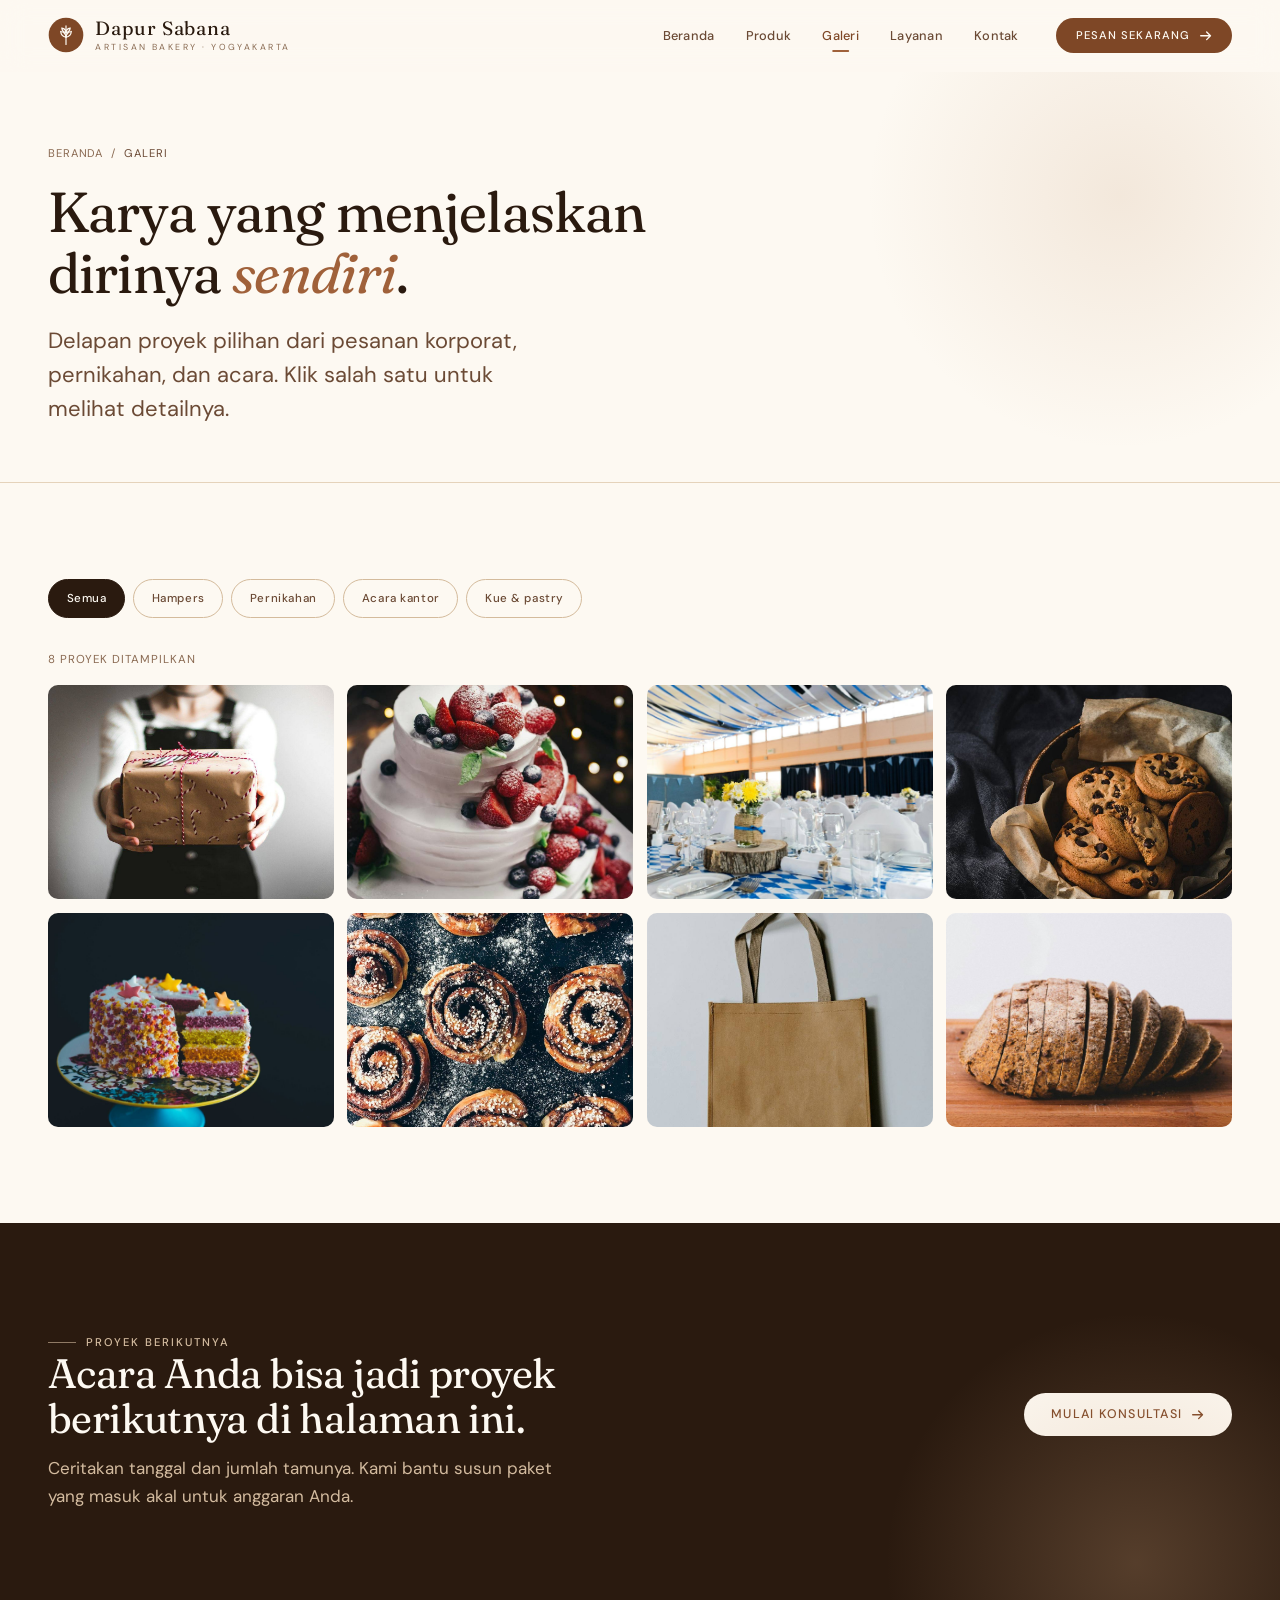
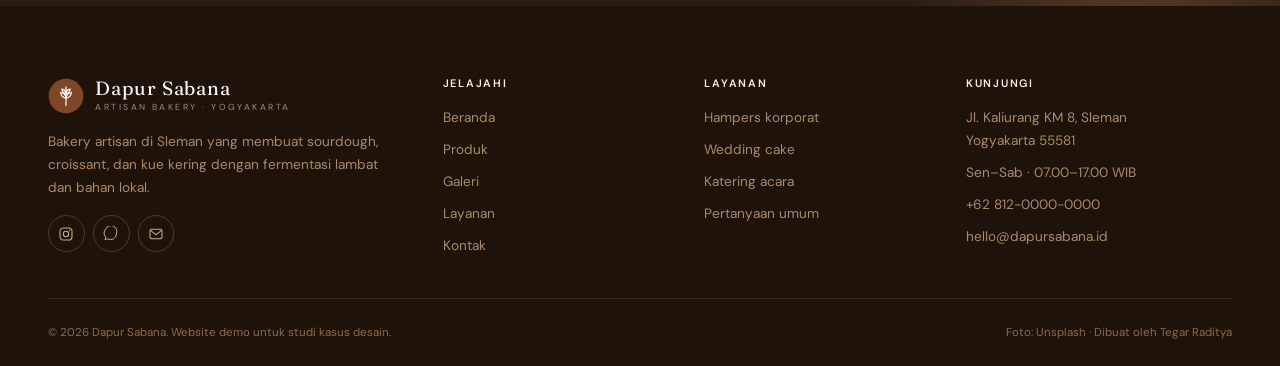
==== commit aa5d46d1: "fix: align gallery tiles into a uniform grid" ====
--- a/galeri.html
+++ b/galeri.html
@@ -91,7 +91,7 @@
 
       <div class="gallery-grid">
 
-        <button class="gallery-item gallery-item--wide reveal" type="button"
+        <button class="gallery-item reveal" type="button"
                 data-gallery-item data-category="hampers"
                 data-title="Hampers Lebaran korporat"
                 data-meta="PT Nusantara Jaya · 400 paket · April 2024">
@@ -107,7 +107,7 @@
           </span>
         </button>
 
-        <button class="gallery-item gallery-item--tall reveal" type="button" style="--delay:60ms"
+        <button class="gallery-item reveal" type="button" style="--delay:60ms"
                 data-gallery-item data-category="pernikahan"
                 data-title="Wedding cake 3 tier"
                 data-meta="Ayu &amp; Bagas · Sleman · Desember 2023">
@@ -171,7 +171,7 @@
           </span>
         </button>
 
-        <button class="gallery-item gallery-item--tall reveal" type="button" style="--delay:300ms"
+        <button class="gallery-item reveal" type="button" style="--delay:300ms"
                 data-gallery-item data-category="acara"
                 data-title="Pastry box rapat divisi"
                 data-meta="30 box · klien korporat · 2024">
@@ -203,7 +203,7 @@
           </span>
         </button>
 
-        <button class="gallery-item gallery-item--wide reveal" type="button" style="--delay:420ms"
+        <button class="gallery-item reveal" type="button" style="--delay:420ms"
                 data-gallery-item data-category="acara"
                 data-title="Roti meja rapat"
                 data-meta="40 porsi · rapat divisi · 2024">
--- a/assets/css/style.css
+++ b/assets/css/style.css
@@ -904,7 +904,6 @@
 .gallery-grid {
   display: grid;
   grid-template-columns: repeat(4, 1fr);
-  grid-auto-rows: 12rem;
   gap: 0.85rem;
 }
 
@@ -916,21 +915,7 @@
   padding: 0;
   text-align: left;
   color: var(--cream-50);
-  grid-column: span 1;
-  grid-row: span 1;
-}
-
-.gallery-item--wide {
-  grid-column: span 2;
-}
-
-.gallery-item--tall {
-  grid-row: span 2;
-}
-
-/* Homepage preview: 3 columns pack the 4 teaser tiles without a gap. */
-.gallery-grid--three {
-  grid-template-columns: repeat(3, 1fr);
+  aspect-ratio: 4 / 3;
 }
 
 .gallery-item img {
@@ -1901,10 +1886,6 @@
     grid-template-columns: repeat(2, 1fr);
   }
 
-  .gallery-grid {
-    grid-template-columns: repeat(3, 1fr);
-  }
-
   .footer__grid {
     grid-template-columns: 1fr 1fr;
   }
@@ -1917,6 +1898,10 @@
 @media (max-width: 860px) {
   :root {
     --header-h: 4rem;
+  }
+
+  .gallery-grid {
+    grid-template-columns: repeat(2, 1fr);
   }
 
   .nav {
@@ -1991,23 +1976,6 @@
     grid-template-columns: 1fr;
   }
 
-  .gallery-grid {
-    grid-template-columns: repeat(2, 1fr);
-    grid-auto-rows: 9.5rem;
-  }
-
-  .gallery-item--wide {
-    grid-column: span 2;
-  }
-
-  .gallery-item--tall {
-    grid-row: span 1;
-  }
-
-  .gallery-grid--three .gallery-item--tall {
-    grid-row: span 2;
-  }
-
   .hero__media {
     aspect-ratio: 4 / 3;
   }
@@ -2103,6 +2071,11 @@
     display: none !important;
   }
 
+  .js .reveal {
+    opacity: 1 !important;
+    transform: none !important;
+  }
+
   body {
     background: #fff;
     color: #000;
